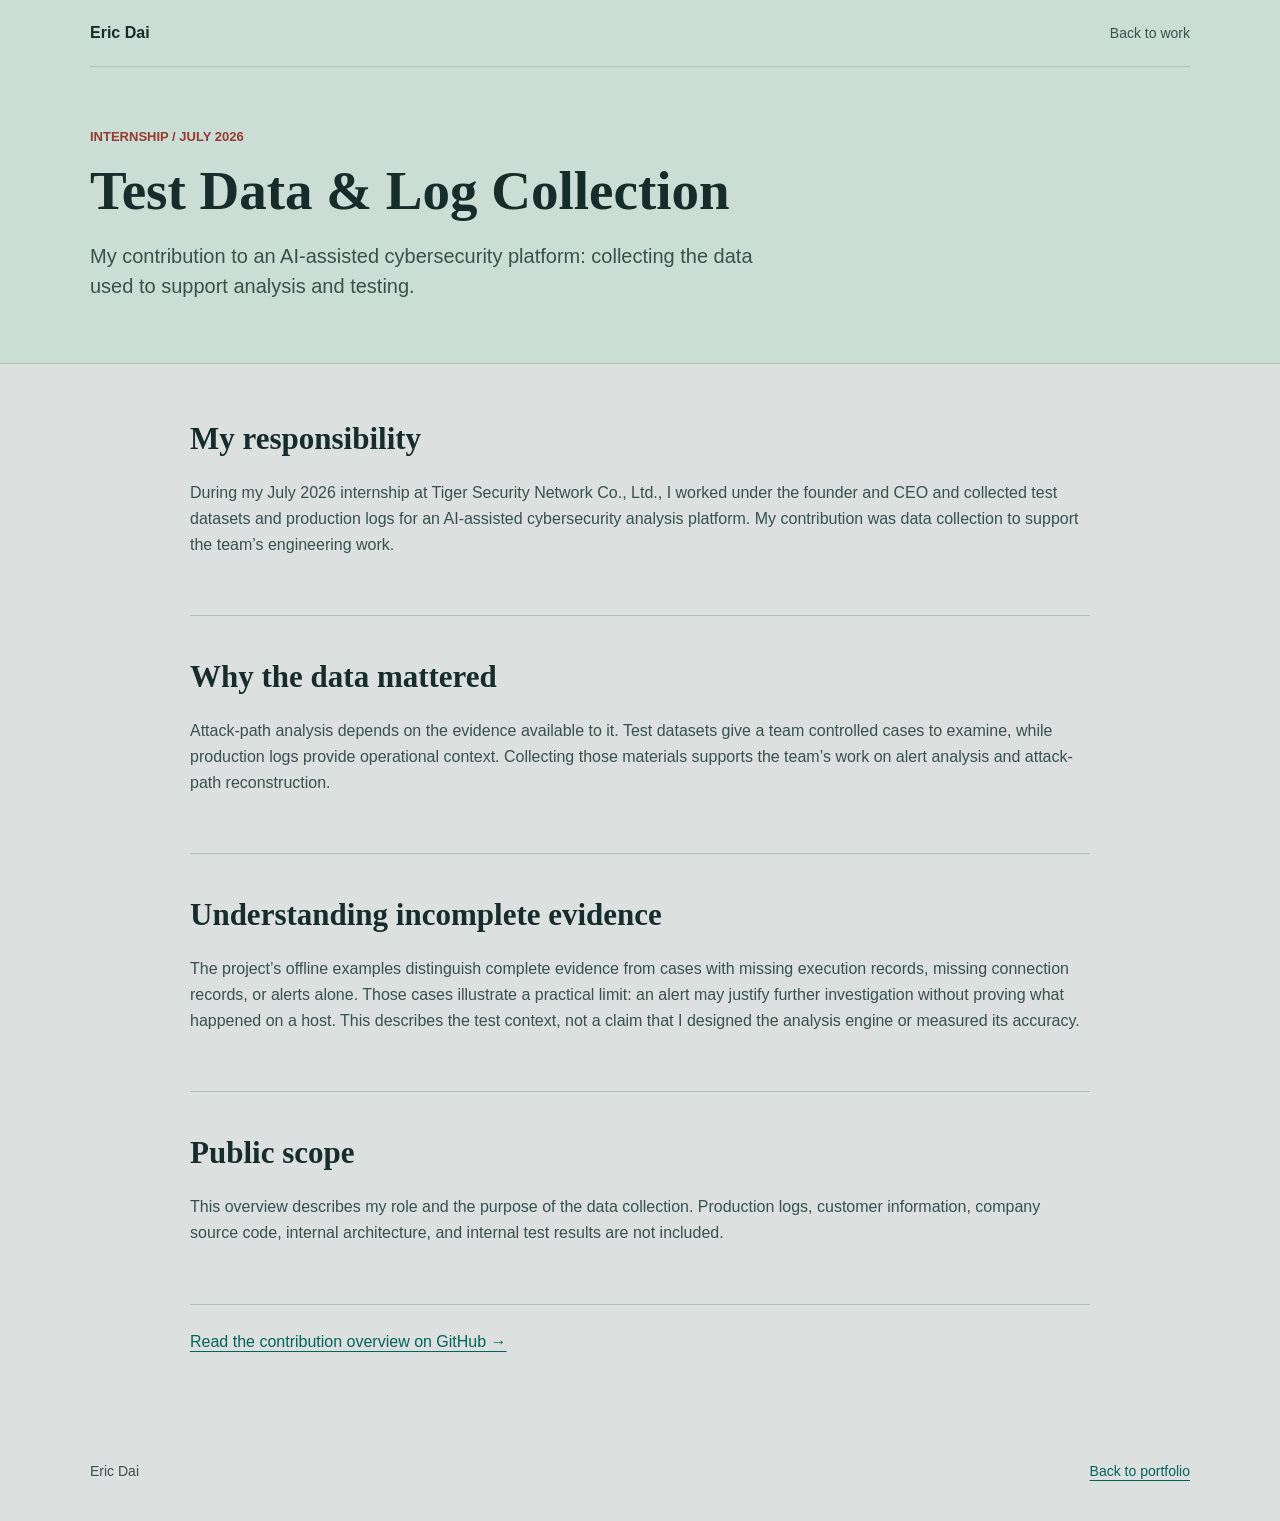
==== writeups/ai-security-internship.html @ 5e3eae73 "Add selected CTF analyses and clarify internship contributions" ====
<!doctype html>
<html lang="en">
<head>
  <meta charset="utf-8">
  <meta name="viewport" content="width=device-width, initial-scale=1">
  <meta name="description" content="My contribution to an AI-assisted cybersecurity platform: collecting the data used to support analysis and testing.">
  <title>Test Data &amp; Log Collection | Eric Dai</title>
  <link rel="stylesheet" href="../styles.css">
</head>
<body>
  <header class="site-header case-header">
    <div class="wrap">
      <div class="topbar">
        <a class="brand" href="../index.html">Eric Dai</a>
        <nav aria-label="Main navigation"><a href="../index.html#internship">Back to work</a></nav>
      </div>
      <div class="intro">
        <p class="kicker">Internship / July 2026</p>
        <h1>Test Data &amp; Log Collection</h1>
        <p class="lead">My contribution to an AI-assisted cybersecurity platform: collecting the data used to support analysis and testing.</p>
      </div>
    </div>
  </header>
  <main class="wrap evidence-main">
    <section class="evidence-section"><h2>My responsibility</h2><p>During my July 2026 internship at Tiger Security Network Co., Ltd., I worked under the founder and CEO and collected test datasets and production logs for an AI-assisted cybersecurity analysis platform. My contribution was data collection to support the team’s engineering work.</p></section>
    <section class="evidence-section"><h2>Why the data mattered</h2><p>Attack-path analysis depends on the evidence available to it. Test datasets give a team controlled cases to examine, while production logs provide operational context. Collecting those materials supports the team’s work on alert analysis and attack-path reconstruction.</p></section>
    <section class="evidence-section"><h2>Understanding incomplete evidence</h2><p>The project’s offline examples distinguish complete evidence from cases with missing execution records, missing connection records, or alerts alone. Those cases illustrate a practical limit: an alert may justify further investigation without proving what happened on a host. This describes the test context, not a claim that I designed the analysis engine or measured its accuracy.</p></section>
    <section class="evidence-section"><h2>Public scope</h2><p>This overview describes my role and the purpose of the data collection. Production logs, customer information, company source code, internal architecture, and internal test results are not included.</p></section>
    <p><a href="https://github.com/Da1jt/tiger-security-ai-analysis-platform/blob/main/contribution-overview.md" rel="noopener noreferrer">Read the contribution overview on GitHub &rarr;</a></p>
  </main>
  <footer class="wrap"><span>Eric Dai</span><a href="../index.html#work">Back to portfolio</a></footer>
</body>
</html>
---- styles.css ----
* { box-sizing: border-box; }
:root {
  --ink: #172d2b;
  --muted: #38514e;
  --accent: #00645c;
  --warm: #963b2f;
  --gold: #caa257;
  --dark: #203c34;
  --line: #b2c3bd;
  --paper: #dce0df;
}
html { scroll-behavior: smooth; }
body {
  margin: 0;
  color: var(--ink);
  background: var(--paper);
  font: 16px/1.6 "Segoe UI", Arial, sans-serif;
}
a { color: var(--accent); text-underline-offset: 4px; }
a:hover { color: #004a45; }
a:focus-visible { outline: 3px solid var(--warm); outline-offset: 4px; }
.wrap { width: min(100% - 48px, 1100px); margin-inline: auto; }
.site-header { background: #cbded5; border-bottom: 1px solid var(--line); }
.topbar {
  display: flex;
  align-items: center;
  justify-content: space-between;
  gap: 20px;
  padding-block: 20px;
  border-bottom: 1px solid var(--line);
}
.brand { color: var(--ink); font-weight: 800; text-decoration: none; }
nav { display: flex; flex-wrap: wrap; gap: 8px 25px; }
nav a { color: var(--muted); font-size: 14px; text-decoration: none; }
nav a:hover, nav a:focus-visible { color: var(--accent); text-decoration: underline; }
.intro { padding-block: 65px 70px; }
.kicker { margin: 0 0 15px; color: var(--warm); font-size: 13px; font-weight: 800; text-transform: uppercase; }
h1 { max-width: 950px; margin: 0; font: 700 72px/1.07 Georgia, "Times New Roman", serif; letter-spacing: 0; }
.lead { max-width: 690px; margin: 20px 0 0; color: var(--muted); font-size: 20px; line-height: 1.5; }
.intro-link { display: inline-block; margin-top: 27px; font-weight: 700; }
.mission-band { background: var(--dark); color: #fff; }
.mission-layout { display: grid; grid-template-columns: minmax(0, 1fr) minmax(0, 1fr); align-items: center; gap: 48px; padding-block: 38px; }
.mission-band blockquote { margin: 0; color: #fff; font: 400 32px/1.2 Georgia, "Times New Roman", serif; }
.mission-band dl { display: grid; grid-template-columns: repeat(3, minmax(0, 1fr)); gap: 16px; margin: 0; }
.mission-band dl > div { border-top: 2px solid var(--gold); padding-top: 10px; }
.mission-band dt { font-size: 27px; font-weight: 800; line-height: 1.2; }
.mission-band dd { margin: 5px 0 0; color: #d2e3df; font-size: 13px; line-height: 1.4; }
main { padding-block: 14px 64px; }
section { padding-block: 42px; border-bottom: 1px solid var(--line); }
h2 { margin: 0 0 23px; font: 700 31px/1.2 Georgia, "Times New Roman", serif; }
h3 { margin: 0 0 11px; font-size: 23px; line-height: 1.3; }
p { margin: 0 0 16px; }
.work-item {
  display: grid;
  grid-template-columns: 100px minmax(0, 1fr);
  gap: 20px 30px;
  margin-top: 16px;
  padding: 30px;
  border-left: 5px solid var(--accent);
  background: #e2e2d8;
}
.work-item--feature { background: #bad8ce; }
.work-item--team { border-color: var(--warm); }
.work-item--research { border-color: #b38b38; background: #cbdce0; }
.work-item--internship { border-color: #74677d; background: #d8d7e1; }
.work-index strong { display: block; color: var(--ink); font: 700 43px/1 Georgia, "Times New Roman", serif; }
.work-index span { display: block; margin-top: 9px; color: var(--warm); font-size: 13px; font-weight: 800; }
.work-item p { max-width: 720px; margin: 0; color: var(--muted); }
.work-item .work-role { margin-bottom: 8px; color: var(--ink); font-weight: 700; }
.work-item a { display: inline-block; margin-top: 13px; font-weight: 700; }
.work-links { display: flex; flex-wrap: wrap; column-gap: 20px; }
.technical-evidence { margin-top: 20px; padding-top: 16px; border-top: 1px solid var(--line); }
.technical-evidence h4 { margin: 0 0 5px; font-size: 14px; }
.technical-evidence p { font-size: 14px; }
.technical-evidence a { margin-top: 8px; }
.evidence-main { max-width: 900px; }
.evidence-nav { padding-block: 28px 16px; }
.evidence-nav a { font-weight: 700; text-decoration: underline; }
.evidence-context { color: var(--muted); font-size: 14px; margin-block: 12px 24px; }
.evidence-section { scroll-margin-top: 24px; }
.evidence-section h3 { margin: 24px 0 8px; font-size: 19px; }
.evidence-section p { color: var(--muted); }
.evidence-section a { font-weight: 700; }
.evidence-main > p:last-child { margin-top: 24px; }
.research-layout { display: grid; grid-template-columns: minmax(0, 1fr) minmax(260px, 410px); gap: 30px; align-items: start; }
.paper-preview { margin: 0; }
.paper-preview a { margin: 0; }
.paper-preview img { display: block; width: 100%; height: auto; border: 1px solid var(--line); background: #e5eae6; }
.paper-preview figcaption { margin-top: 8px; color: var(--muted); font-size: 12px; line-height: 1.5; }
.paper-preview figcaption a { display: inline; font-weight: normal; }
.activity-row { display: grid; grid-template-columns: 170px minmax(0, 1fr); gap: 18px; padding: 19px 0; border-top: 1px solid var(--line); }
.activity-meta { color: var(--warm); font-size: 13px; font-weight: 800; }
.activity-row h3 { margin-bottom: 5px; font-size: 18px; }
.activity-row p { max-width: 750px; margin: 0; color: var(--muted); }
.activity-subheading { margin: 28px 0 14px; font: 700 22px/1.3 Georgia, "Times New Roman", serif; }
.honors { display: grid; grid-template-columns: repeat(2, minmax(0, 1fr)); gap: 0 46px; list-style: none; margin: 0; padding: 0; }
.honors li { display: flex; gap: 15px; padding: 19px 0; border-top: 1px solid var(--line); }
.honors li:nth-child(2n) .honor-index { color: var(--accent); }
.honor-index { flex: 0 0 28px; color: var(--warm); font-size: 18px; font-weight: 800; }
.honors strong { display: block; }
.honors span:not(.honor-index) { color: var(--muted); }
.honors a { display: block; width: fit-content; margin-top: 4px; font-size: 13px; font-weight: 700; }
.skills-list { margin: 0; }
.skills-list dd { margin: 0; color: var(--muted); }
.about-grid { display: grid; grid-template-columns: 210px minmax(0, 1fr); gap: 30px; }
.about-grid h2 { margin: 0; }
.about { max-width: 710px; color: var(--muted); }
.case-steps { background: var(--dark); color: #fff; }
.case-steps ol { display: grid; grid-template-columns: repeat(3, minmax(0, 1fr)); gap: 22px; margin: 0 auto; padding-block: 29px; list-style: none; }
.case-steps li { border-left: 2px solid var(--gold); padding-left: 18px; }
.case-steps span { display: block; color: #d2e3df; font-size: 13px; }
.case-steps strong { display: block; font-size: 17px; }
.case-header .intro { padding-block: 60px 62px; }
.case-header h1 { font-size: 55px; }
.case-main { max-width: 900px; }
.case-main section { display: grid; grid-template-columns: 200px minmax(0, 1fr); gap: 12px 30px; }
.case-main section:first-child { padding-top: 35px; }
.case-main h2 { margin: 0; font: 700 26px/1.3 "Segoe UI", Arial, sans-serif; }
.case-main p { margin: 0; color: var(--muted); }
.disclosure-note { border-left: 3px solid var(--warm); padding-left: 18px; }
.case-main section:last-child p { color: var(--ink); font: 400 25px/1.45 Georgia, "Times New Roman", serif; }
footer { display: flex; flex-wrap: wrap; justify-content: space-between; gap: 12px; padding-block: 26px 38px; color: var(--muted); font-size: 14px; }
@media (max-width: 900px) {
  .mission-layout { grid-template-columns: 1fr; gap: 28px; }
  .research-layout { grid-template-columns: 1fr; }
  .paper-preview { max-width: 460px; }
}
@media (max-width: 640px) {
  .wrap { width: min(100% - 32px, 1100px); }
  .topbar { align-items: flex-start; flex-direction: column; padding-block: 16px; }
  nav { gap: 8px 12px; }
  nav a { font-size: 13px; }
  .intro { padding-block: 40px 44px; }
  h1 { font-size: 49px; }
  .lead { font-size: 18px; }
  .mission-layout { padding-block: 28px; }
  .mission-band blockquote { font-size: 29px; }
  .mission-band dl { gap: 10px; }
  .mission-band dt { font-size: 21px; }
  .mission-band dd { font-size: 12px; }
  .work-item { grid-template-columns: 1fr; gap: 9px; padding: 21px; }
  .work-index { display: flex; align-items: center; gap: 12px; }
  .work-index strong { font-size: 30px; }
  .work-index span { margin: 0; }
  .activity-row { grid-template-columns: 1fr; gap: 4px; }
  .honors { grid-template-columns: 1fr; }
  .about-grid, .case-main section { grid-template-columns: 1fr; gap: 14px; }
  .case-header .intro { padding-block: 42px 46px; }
  .case-header h1 { font-size: 36px; }
  .case-steps ol { grid-template-columns: 1fr; gap: 0; }
  .case-steps li { border-left: 0; border-top: 1px solid #516b68; padding: 12px 0; }
  .case-steps li:first-child { border-top: 0; }
  .case-main section:last-child p { font-size: 22px; }
}
@media (max-width: 360px) {
  .topbar { padding-block: 12px; }
  nav { gap: 8px 7px; }
  nav a { font-size: 12px; }
  .intro { padding-block: 26px 30px; }
  .kicker { margin-bottom: 9px; }
  .lead { margin-top: 12px; }
  .intro-link { margin-top: 16px; }
  .mission-layout { gap: 18px; padding-block: 18px; }
  .mission-band blockquote { font-size: 27px; }
  .mission-band dt { font-size: 18px; }
  main { padding-top: 0; }
  #work { padding-top: 25px; }
}
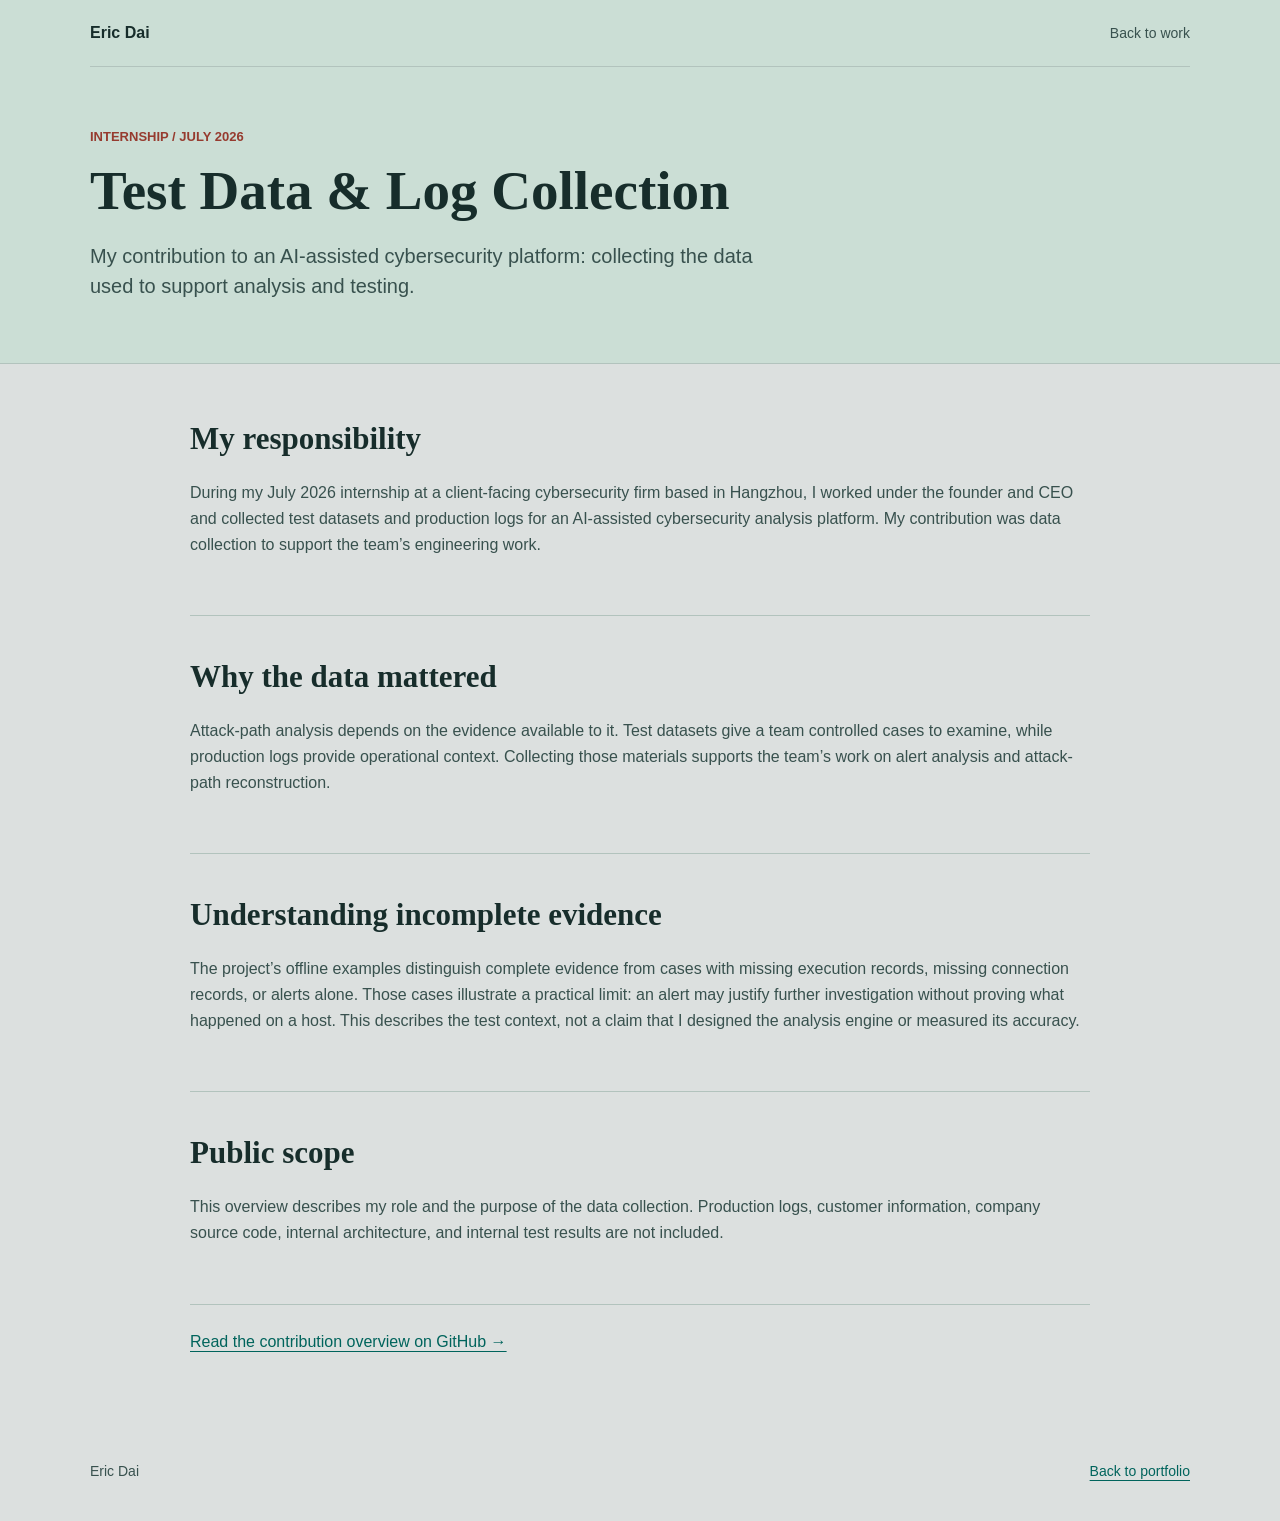
==== commit f98a3dbc: "Apply final portfolio wording and project order" ====
--- a/writeups/ai-security-internship.html
+++ b/writeups/ai-security-internship.html
@@ -22,7 +22,7 @@
     </div>
   </header>
   <main class="wrap evidence-main">
-    <section class="evidence-section"><h2>My responsibility</h2><p>During my July 2026 internship at Tiger Security Network Co., Ltd., I worked under the founder and CEO and collected test datasets and production logs for an AI-assisted cybersecurity analysis platform. My contribution was data collection to support the team’s engineering work.</p></section>
+    <section class="evidence-section"><h2>My responsibility</h2><p>During my July 2026 internship at a client‑facing cybersecurity firm based in Hangzhou, I worked under the founder and CEO and collected test datasets and production logs for an AI-assisted cybersecurity analysis platform. My contribution was data collection to support the team’s engineering work.</p></section>
     <section class="evidence-section"><h2>Why the data mattered</h2><p>Attack-path analysis depends on the evidence available to it. Test datasets give a team controlled cases to examine, while production logs provide operational context. Collecting those materials supports the team’s work on alert analysis and attack-path reconstruction.</p></section>
     <section class="evidence-section"><h2>Understanding incomplete evidence</h2><p>The project’s offline examples distinguish complete evidence from cases with missing execution records, missing connection records, or alerts alone. Those cases illustrate a practical limit: an alert may justify further investigation without proving what happened on a host. This describes the test context, not a claim that I designed the analysis engine or measured its accuracy.</p></section>
     <section class="evidence-section"><h2>Public scope</h2><p>This overview describes my role and the purpose of the data collection. Production logs, customer information, company source code, internal architecture, and internal test results are not included.</p></section>
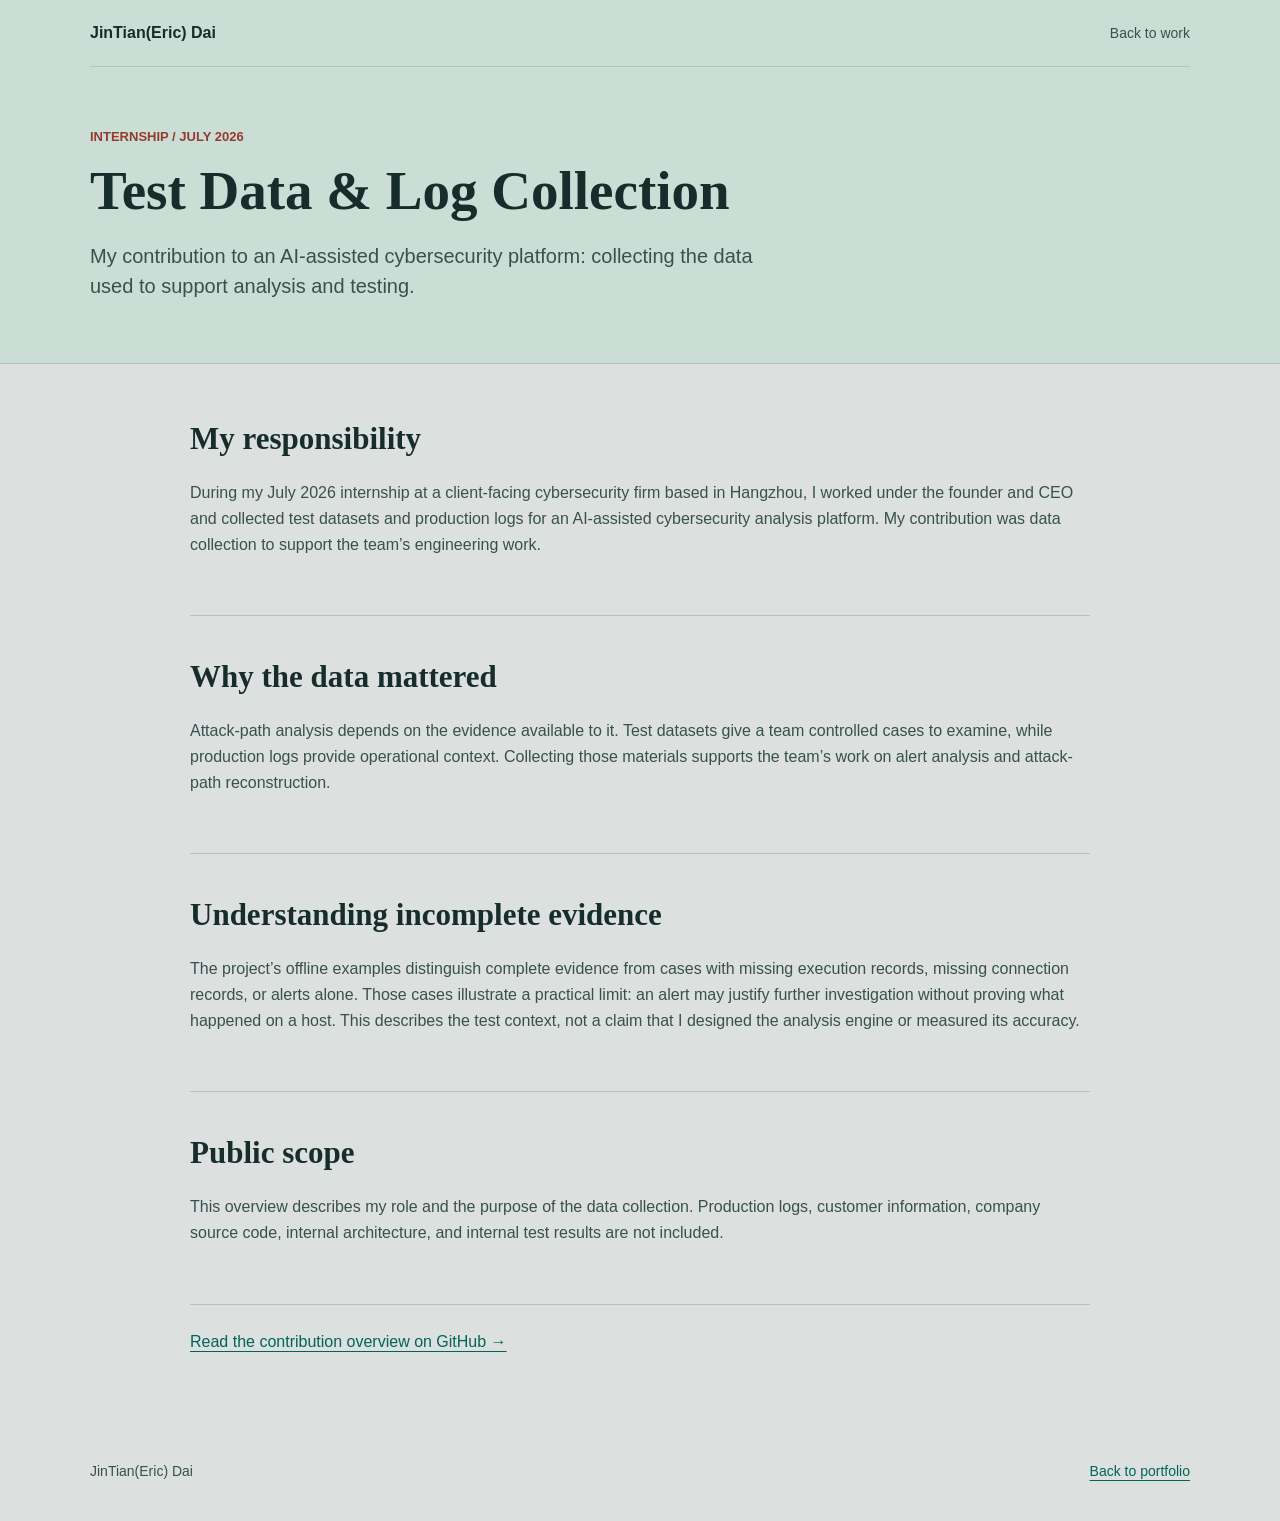
==== commit 757187ea: "Update portfolio name to JinTian(Eric) Dai" ====
--- a/writeups/ai-security-internship.html
+++ b/writeups/ai-security-internship.html
@@ -4,14 +4,14 @@
   <meta charset="utf-8">
   <meta name="viewport" content="width=device-width, initial-scale=1">
   <meta name="description" content="My contribution to an AI-assisted cybersecurity platform: collecting the data used to support analysis and testing.">
-  <title>Test Data &amp; Log Collection | Eric Dai</title>
+  <title>Test Data &amp; Log Collection | JinTian(Eric) Dai</title>
   <link rel="stylesheet" href="../styles.css">
 </head>
 <body>
   <header class="site-header case-header">
     <div class="wrap">
       <div class="topbar">
-        <a class="brand" href="../index.html">Eric Dai</a>
+        <a class="brand" href="../index.html">JinTian(Eric) Dai</a>
         <nav aria-label="Main navigation"><a href="../index.html#internship">Back to work</a></nav>
       </div>
       <div class="intro">
@@ -28,6 +28,6 @@
     <section class="evidence-section"><h2>Public scope</h2><p>This overview describes my role and the purpose of the data collection. Production logs, customer information, company source code, internal architecture, and internal test results are not included.</p></section>
     <p><a href="https://github.com/Da1jt/tiger-security-ai-analysis-platform/blob/main/contribution-overview.md" rel="noopener noreferrer">Read the contribution overview on GitHub &rarr;</a></p>
   </main>
-  <footer class="wrap"><span>Eric Dai</span><a href="../index.html#work">Back to portfolio</a></footer>
+  <footer class="wrap"><span>JinTian(Eric) Dai</span><a href="../index.html#work">Back to portfolio</a></footer>
 </body>
 </html>
--- a/styles.css
+++ b/styles.css
@@ -69,6 +69,11 @@
 .work-item .work-role { margin-bottom: 8px; color: var(--ink); font-weight: 700; }
 .work-item a { display: inline-block; margin-top: 13px; font-weight: 700; }
 .work-links { display: flex; flex-wrap: wrap; column-gap: 20px; }
+.competition-evidence { max-width: 720px; margin: 22px 0 0; }
+.competition-evidence > a { display: block; margin: 0; }
+.competition-evidence img { display: block; width: 100%; height: auto; border: 1px solid var(--line); }
+.competition-evidence figcaption { margin-top: 8px; color: var(--muted); font-size: 13px; line-height: 1.5; }
+.competition-evidence figcaption a { display: inline; margin: 0; }
 .technical-evidence { margin-top: 20px; padding-top: 16px; border-top: 1px solid var(--line); }
 .technical-evidence h4 { margin: 0 0 5px; font-size: 14px; }
 .technical-evidence p { font-size: 14px; }
